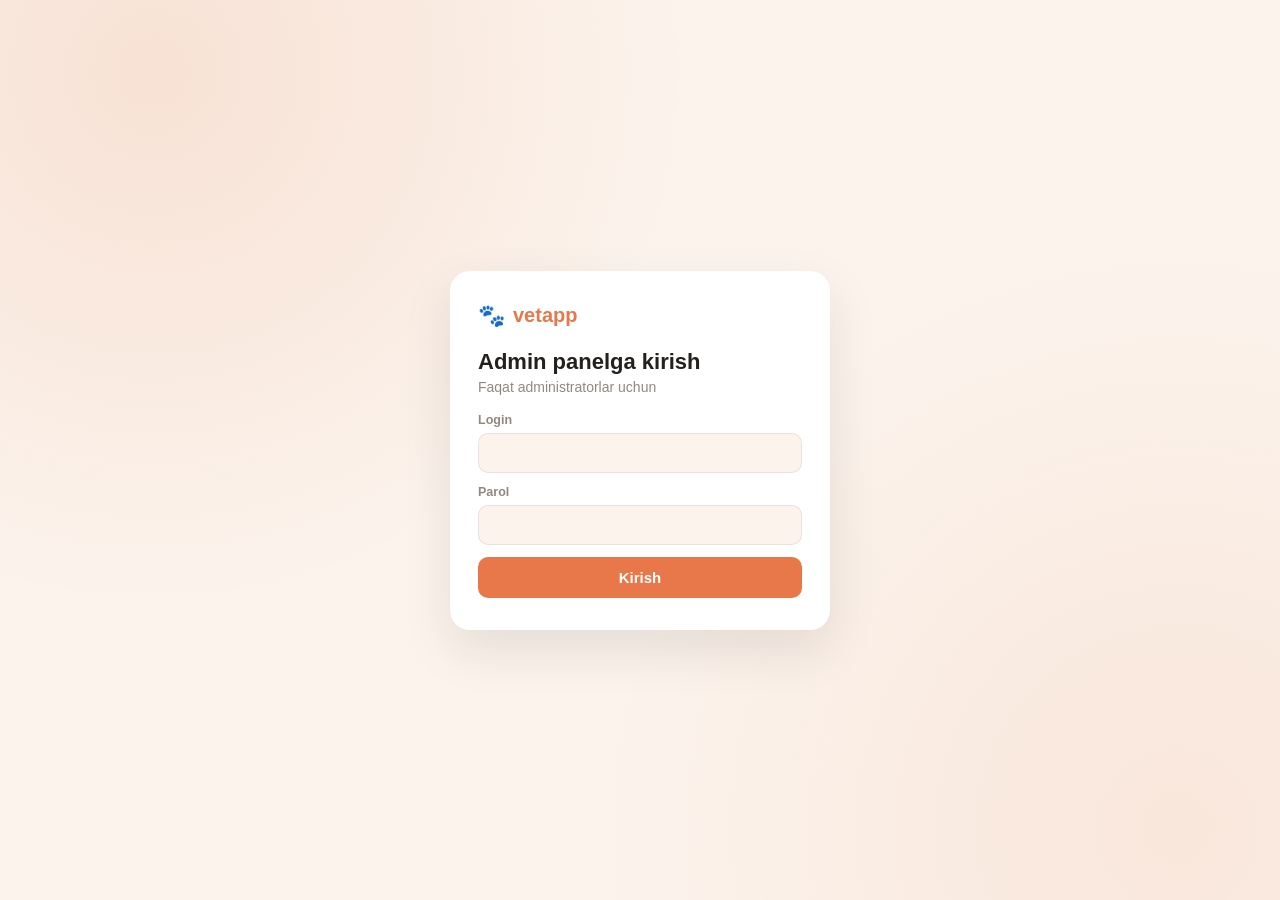
==== frontend/admin/index.html @ 943a13c7 "Split into backend/frontend projects and add pilot-readiness features Restructure the monorepo into " ====
<!DOCTYPE html>
<html lang="uz">
<head>
  <meta charset="UTF-8" />
  <meta name="viewport" content="width=device-width, initial-scale=1.0" />
  <title>Vet-App Admin</title>
  <link rel="stylesheet" href="style.css" />
</head>
<body>

  <!-- ================= LOGIN ================= -->
  <div id="login-screen" class="login-screen" hidden>
    <form id="login-form" class="login-card" autocomplete="on">
      <div class="brand"><span class="brand-mark">🐾</span><span class="brand-name">vetapp</span></div>
      <h1>Admin panelga kirish</h1>
      <p class="muted">Faqat administratorlar uchun</p>
      <label>Login
        <input type="text" id="login-username" autocomplete="username" required autofocus />
      </label>
      <label>Parol
        <input type="password" id="login-password" autocomplete="current-password" required />
      </label>
      <p id="login-error" class="form-error" hidden></p>
      <button type="submit" class="btn-primary" id="login-btn">Kirish</button>
    </form>
  </div>

  <!-- ================= APP SHELL ================= -->
  <div id="shell" class="shell" hidden>
    <aside class="sidebar">
      <div class="brand"><span class="brand-mark">🐾</span><span class="brand-name">vetapp</span></div>
      <nav id="nav" class="nav"></nav>
      <button id="logout-btn" class="nav-item logout">
        <svg viewBox="0 0 24 24"><path d="M9 21H5a2 2 0 0 1-2-2V5a2 2 0 0 1 2-2h4"/><polyline points="16 17 21 12 16 7"/><line x1="21" y1="12" x2="9" y2="12"/></svg>
        <span>Chiqish</span>
      </button>
    </aside>

    <div class="main">
      <header class="topbar">
        <div class="search">
          <svg viewBox="0 0 24 24"><circle cx="11" cy="11" r="8"/><line x1="21" y1="21" x2="16.65" y2="16.65"/></svg>
          <input type="text" id="search-input" placeholder="Qidirish..." />
        </div>
        <div class="topbar-right">
          <button id="bell-btn" class="icon-btn" title="Ko'rib chiqilmagan shikoyatlar">
            <svg viewBox="0 0 24 24"><path d="M18 8A6 6 0 0 0 6 8c0 7-3 9-3 9h18s-3-2-3-9"/><path d="M13.73 21a2 2 0 0 1-3.46 0"/></svg>
            <span id="bell-count" class="dot" hidden>0</span>
          </button>
          <div class="me"><span id="me-avatar" class="avatar">A</span><span id="me-name">Admin</span></div>
        </div>
      </header>

      <main class="content">
        <div class="page-card">
          <div class="page-head">
            <h2 id="page-title">—</h2>
            <div id="tabs" class="tabs"></div>
          </div>
          <div id="view"></div>
        </div>
      </main>
    </div>
  </div>

  <div id="toast" class="toast" hidden></div>
  <script src="app.js"></script>
</body>
</html>
---- frontend/admin/style.css ----
:root {
  --bg: #fbf3ec;
  --card: #ffffff;
  --text: #23201d;
  --muted: #93887e;
  --border: rgba(35, 32, 29, 0.08);
  --primary: #e8774a;
  --primary-dark: #d5623a;
  --primary-soft: #fbe3d5;
  --green: #3fa06a;
  --green-soft: #ddf0e2;
  --amber: #c98a15;
  --amber-soft: #f8ecc9;
  --red: #d1483f;
  --red-soft: #fbe0dd;
  --blue: #2f6fbd;
  --blue-soft: #e2edfb;
  --gray-soft: #eeebe8;
  --radius-lg: 20px;
  --radius-md: 14px;
  --radius-sm: 10px;
  --sidebar-w: 220px;
}

* { box-sizing: border-box; }
html, body { margin: 0; min-height: 100%; }
body {
  font-family: -apple-system, "Segoe UI", Roboto, "Poppins", sans-serif;
  font-size: 14px; color: var(--text);
  background:
    radial-gradient(circle at 12% 8%, rgba(232,119,74,0.14), transparent 38%),
    radial-gradient(circle at 92% 92%, rgba(232,119,74,0.10), transparent 40%),
    var(--bg);
  background-attachment: fixed;
}
button, input, select { font-family: inherit; font-size: inherit; }
button { cursor: pointer; }
[hidden] { display: none !important; }
svg { width: 18px; height: 18px; fill: none; stroke: currentColor; stroke-width: 2; stroke-linecap: round; stroke-linejoin: round; flex: 0 0 auto; }
.muted { color: var(--muted); }

/* ---------- Brand ---------- */
.brand { display: flex; align-items: center; gap: 8px; font-weight: 800; font-size: 20px; color: var(--primary); }
.brand-mark { font-size: 22px; }

/* ---------- Login ---------- */
.login-screen { min-height: 100vh; display: flex; align-items: center; justify-content: center; padding: 20px; }
.login-card {
  width: 100%; max-width: 380px; background: var(--card); padding: 32px 28px;
  border-radius: var(--radius-lg); box-shadow: 0 20px 50px rgba(35,32,29,0.10);
}
.login-card h1 { margin: 20px 0 4px; font-size: 22px; }
.login-card .muted { margin: 0 0 18px; }
.login-card label { display: block; font-size: 12.5px; font-weight: 700; color: var(--muted); margin-bottom: 12px; }
.login-card input {
  display: block; width: 100%; margin-top: 6px; padding: 11px 12px; border: 1px solid var(--border);
  border-radius: var(--radius-sm); background: var(--bg); font-size: 14.5px; color: var(--text);
}
.login-card input:focus, .search input:focus { outline: 2px solid var(--primary-soft); border-color: var(--primary); }
.form-error { color: var(--red); background: var(--red-soft); padding: 9px 12px; border-radius: var(--radius-sm); font-size: 13px; margin: 0 0 12px; }
.btn-primary {
  width: 100%; padding: 12px; border: none; border-radius: var(--radius-sm);
  background: var(--primary); color: #fff; font-weight: 700; font-size: 15px;
}
.btn-primary:hover { background: var(--primary-dark); }
.btn-primary:disabled { opacity: .6; cursor: not-allowed; }

/* ---------- Shell ---------- */
.shell { display: flex; min-height: 100vh; }
.sidebar {
  width: var(--sidebar-w); flex: 0 0 var(--sidebar-w); padding: 22px 14px; display: flex; flex-direction: column; gap: 22px;
  position: sticky; top: 0; height: 100vh;
}
.sidebar .brand { padding: 0 10px; }
.nav { display: flex; flex-direction: column; gap: 4px; flex: 1; }
.nav-item {
  display: flex; align-items: center; gap: 12px; width: 100%; padding: 11px 12px; border: none; background: none;
  border-radius: var(--radius-sm); color: var(--muted); font-weight: 600; text-align: left; position: relative;
}
.nav-item:hover { background: rgba(255,255,255,0.7); color: var(--text); }
.nav-item.active { color: var(--primary); background: var(--card); box-shadow: 0 1px 3px rgba(35,32,29,0.06); }
.nav-item.active::before {
  content: ""; position: absolute; left: -14px; top: 8px; bottom: 8px; width: 4px; border-radius: 0 4px 4px 0; background: var(--primary);
}
.nav-item .badge-count { margin-left: auto; background: var(--red); color: #fff; font-size: 11px; padding: 1px 7px; border-radius: 10px; font-weight: 700; }
.logout { color: var(--red); }

.main { flex: 1; min-width: 0; padding: 18px 26px 30px 6px; }
.topbar { display: flex; align-items: center; justify-content: space-between; gap: 16px; margin-bottom: 18px; }
.search {
  display: flex; align-items: center; gap: 8px; width: 100%; max-width: 320px; padding: 0 12px;
  background: var(--card); border: 1px solid var(--border); border-radius: var(--radius-sm); color: var(--muted);
}
.search input { border: none; background: none; padding: 10px 0; width: 100%; color: var(--text); }
.search input:focus { outline: none; }
.topbar-right { display: flex; align-items: center; gap: 16px; }
.icon-btn {
  position: relative; width: 38px; height: 38px; border: none; border-radius: 50%; background: var(--card);
  display: flex; align-items: center; justify-content: center; color: var(--text); box-shadow: 0 1px 2px rgba(0,0,0,0.05);
}
.icon-btn .dot {
  position: absolute; top: -3px; right: -3px; min-width: 17px; height: 17px; padding: 0 4px; border-radius: 9px;
  background: var(--red); color: #fff; font-size: 10px; line-height: 17px; text-align: center; font-weight: 700;
}
.me { display: flex; align-items: center; gap: 9px; font-weight: 700; }
.avatar {
  width: 34px; height: 34px; border-radius: 50%; background: var(--primary); color: #fff; font-weight: 700;
  display: inline-flex; align-items: center; justify-content: center; overflow: hidden; flex: 0 0 auto;
}
.avatar img { width: 100%; height: 100%; object-fit: cover; }

/* ---------- Page card ---------- */
.page-card {
  background: rgba(255,255,255,0.78); backdrop-filter: blur(6px); border: 1px solid rgba(255,255,255,0.9);
  border-radius: var(--radius-lg); padding: 24px; box-shadow: 0 10px 35px rgba(35,32,29,0.06);
}
.page-head { display: flex; align-items: flex-end; justify-content: space-between; flex-wrap: wrap; gap: 12px; margin-bottom: 18px; }
.page-head h2 { margin: 0; font-size: 22px; }
.tabs { display: flex; gap: 20px; flex-wrap: wrap; }
.tab { border: none; background: none; padding: 6px 0; color: var(--muted); font-weight: 600; border-bottom: 2px solid transparent; }
.tab:hover { color: var(--text); }
.tab.active { color: var(--primary); border-bottom-color: var(--primary); }

/* ---------- Table ---------- */
.table-wrap { overflow-x: auto; }
table { width: 100%; border-collapse: separate; border-spacing: 0 8px; min-width: 720px; }
th { text-align: left; font-size: 12.5px; color: var(--text); font-weight: 700; padding: 4px 14px; white-space: nowrap; }
td { background: var(--card); padding: 12px 14px; vertical-align: middle; border-top: 1px solid var(--border); border-bottom: 1px solid var(--border); }
td:first-child { border-left: 1px solid var(--border); border-radius: var(--radius-sm) 0 0 var(--radius-sm); }
td:last-child { border-right: 1px solid var(--border); border-radius: 0 var(--radius-sm) var(--radius-sm) 0; }
tr.row:hover td { background: #fffaf6; }
.cell-user { display: flex; align-items: center; gap: 10px; min-width: 0; }
.cell-user .name { font-weight: 700; }
.cell-user .sub { color: var(--muted); font-size: 12px; }
.clip { max-width: 260px; overflow: hidden; text-overflow: ellipsis; white-space: nowrap; }
.stars { color: var(--amber); letter-spacing: 1px; white-space: nowrap; }

.badge { display: inline-flex; align-items: center; gap: 6px; font-size: 12px; font-weight: 700; padding: 3px 10px; border-radius: 12px; white-space: nowrap; }
.badge::before { content: ""; width: 6px; height: 6px; border-radius: 50%; background: currentColor; }
.b-green { background: var(--green-soft); color: var(--green); }
.b-amber { background: var(--amber-soft); color: var(--amber); }
.b-red { background: var(--red-soft); color: var(--red); }
.b-blue { background: var(--blue-soft); color: var(--blue); }
.b-gray { background: var(--gray-soft); color: var(--muted); }
.badges { display: flex; gap: 6px; flex-wrap: wrap; }

/* ---------- Row action menu ---------- */
.menu { position: relative; display: inline-block; }
.menu-btn { border: none; background: none; width: 30px; height: 30px; border-radius: 50%; color: var(--muted); font-size: 18px; line-height: 1; }
.menu-btn:hover { background: var(--bg); color: var(--text); }
.menu-list {
  position: absolute; right: 0; top: 32px; z-index: 20; min-width: 190px; background: var(--card); border: 1px solid var(--border);
  border-radius: var(--radius-sm); box-shadow: 0 12px 30px rgba(35,32,29,0.16); padding: 6px;
}
.menu-list button { display: block; width: 100%; text-align: left; border: none; background: none; padding: 9px 10px; border-radius: 8px; font-weight: 600; }
.menu-list button:hover { background: var(--bg); }
.menu-list button.danger { color: var(--red); }

/* ---------- Pager & empty ---------- */
.pager { display: flex; align-items: center; justify-content: space-between; margin-top: 12px; color: var(--muted); font-size: 13px; }
.pager button { border: 1px solid var(--border); background: var(--card); padding: 7px 14px; border-radius: var(--radius-sm); font-weight: 600; }
.pager button:disabled { opacity: .45; cursor: not-allowed; }
.empty, .loading { text-align: center; color: var(--muted); padding: 50px 10px; }

/* ---------- Dashboard ---------- */
.stat-grid { display: grid; grid-template-columns: repeat(auto-fill, minmax(190px, 1fr)); gap: 14px; }
.stat-card {
  text-align: left; border: 1px solid var(--border); background: var(--card); border-radius: var(--radius-md); padding: 16px;
  display: flex; flex-direction: column; gap: 6px; transition: transform .12s, box-shadow .12s;
}
.stat-card.link:hover { transform: translateY(-2px); box-shadow: 0 10px 24px rgba(35,32,29,0.09); }
.stat-card .ic { width: 38px; height: 38px; border-radius: 11px; display: flex; align-items: center; justify-content: center; margin-bottom: 4px; }
.stat-card .v { font-size: 28px; font-weight: 800; line-height: 1.1; }
.stat-card .l { color: var(--muted); font-size: 12.5px; font-weight: 600; }
.stat-card.alert { border-color: rgba(209,72,63,0.35); background: #fffafa; }

/* ---------- Toast ---------- */
.toast {
  position: fixed; bottom: 24px; left: 50%; transform: translateX(-50%); background: var(--text); color: #fff;
  padding: 11px 20px; border-radius: 24px; font-weight: 600; z-index: 100; box-shadow: 0 10px 30px rgba(0,0,0,0.25);
}
.toast.error { background: var(--red); }

/* ---------- Responsive ---------- */
@media (max-width: 900px) {
  .shell { flex-direction: column; }
  .sidebar { width: 100%; flex-basis: auto; height: auto; position: static; flex-direction: row; align-items: center; padding: 12px; gap: 10px; overflow-x: auto; }
  .nav { flex-direction: row; flex: 1; }
  .nav-item { width: auto; white-space: nowrap; padding: 9px 12px; }
  .nav-item.active::before { display: none; }
  .nav-item span { display: none; }
  .nav-item.active span { display: inline; }
  .logout span { display: none; }
  .main { padding: 8px 12px 24px; }
  .page-card { padding: 16px; }
  .me #me-name { display: none; }
}
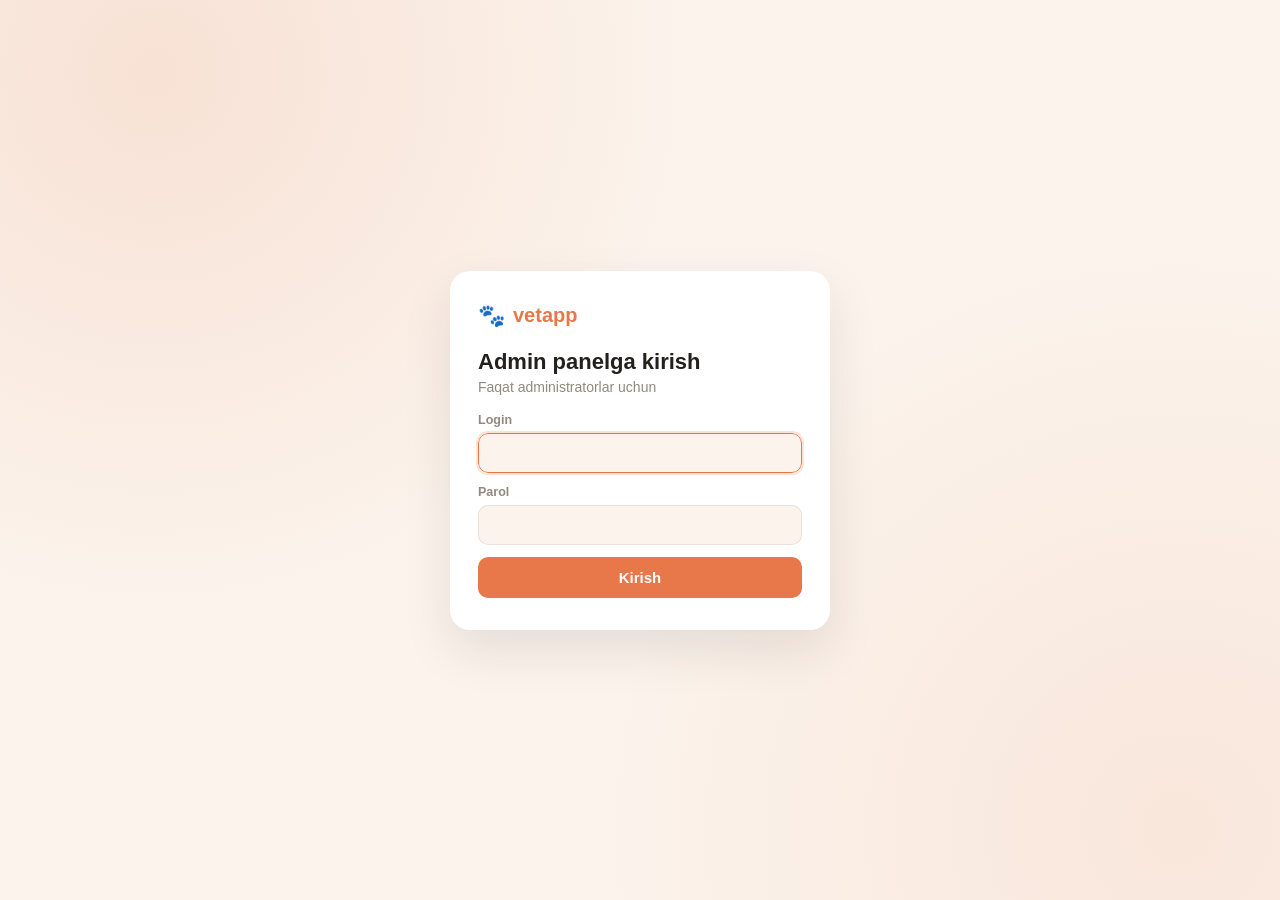
==== commit bd2cdf5b: "Add vet clinics, client location sharing and XSS hardening Clinics (phase 1): admin-managed Clinic m" ====
--- a/frontend/admin/index.html
+++ b/frontend/admin/index.html
@@ -4,7 +4,9 @@
   <meta charset="UTF-8" />
   <meta name="viewport" content="width=device-width, initial-scale=1.0" />
   <title>Vet-App Admin</title>
-  <link rel="stylesheet" href="style.css" />
+  <link rel="stylesheet" href="style.css?v=20260929a" />
+  <script src="https://api-maps.yandex.ru/2.1/?apikey=6f3fca54-4fcb-4f0c-8e44-e4f4d835fd88&lang=uz_UZ"></script>
+  <script src="regions.js?v=20260929a"></script>
 </head>
 <body>
 
@@ -54,7 +56,7 @@
       <main class="content">
         <div class="page-card">
           <div class="page-head">
-            <h2 id="page-title">—</h2>
+            <div class="page-title-row"><h2 id="page-title">—</h2><div id="page-actions"></div></div>
             <div id="tabs" class="tabs"></div>
           </div>
           <div id="view"></div>
@@ -63,7 +65,8 @@
     </div>
   </div>
 
+  <div id="modal" class="modal" hidden><div id="modal-card" class="modal-card"></div></div>
   <div id="toast" class="toast" hidden></div>
-  <script src="app.js"></script>
+  <script src="app.js?v=20260929a"></script>
 </body>
 </html>
--- a/frontend/admin/style.css
+++ b/frontend/admin/style.css
@@ -195,3 +195,28 @@
   .page-card { padding: 16px; }
   .me #me-name { display: none; }
 }
+
+/* ---------- Sahifa tugmalari, modal va formalar ---------- */
+.page-title-row { display: flex; align-items: center; gap: 14px; flex-wrap: wrap; }
+.btn-sm { width: auto; padding: 9px 16px; font-size: 13.5px; margin: 0; }
+.btn-ghost { border: 1px solid var(--border); background: var(--card); padding: 9px 16px; border-radius: var(--radius-sm); font-weight: 600; cursor: pointer; }
+.modal { position: fixed; inset: 0; z-index: 100; background: rgba(20, 15, 10, 0.45); display: flex; align-items: flex-start; justify-content: center; padding: 40px 16px; overflow-y: auto; }
+.modal[hidden] { display: none; }
+.modal-card { background: var(--card); border-radius: var(--radius-md); padding: 20px 22px; width: 100%; max-width: 720px; box-shadow: 0 20px 60px rgba(0,0,0,0.2); }
+.modal-head { display: flex; align-items: center; justify-content: space-between; margin-bottom: 14px; }
+.modal-head h3 { margin: 0; font-size: 18px; }
+.form-grid { display: grid; grid-template-columns: 1fr 1fr; gap: 12px 14px; }
+.form-grid .span2 { grid-column: 1 / -1; }
+.form-grid label, .form-grid-label { display: block; font-size: 12.5px; font-weight: 700; color: var(--muted); }
+.form-grid input:not([type=checkbox]), .form-grid select, .form-grid textarea, .form-grid-label select {
+  display: block; width: 100%; margin-top: 6px; padding: 10px 12px; border: 1px solid var(--border);
+  border-radius: var(--radius-sm); background: var(--bg); color: var(--text); font: inherit; font-size: 14px; font-weight: 400;
+}
+.form-grid textarea { resize: vertical; }
+.form-grid label.check { display: flex; align-items: center; gap: 8px; color: var(--text); font-weight: 600; }
+.field-label { font-size: 12.5px; font-weight: 700; color: var(--muted); margin-bottom: 6px; }
+.cf-map { height: 280px; border-radius: var(--radius-sm); overflow: hidden; border: 1px solid var(--border); }
+.chip-row { display: flex; flex-wrap: wrap; gap: 8px; }
+.chip-check { display: inline-flex !important; align-items: center; gap: 6px; padding: 6px 10px; border: 1px solid var(--border); border-radius: 20px; color: var(--text) !important; font-weight: 600 !important; cursor: pointer; }
+.form-actions { display: flex; justify-content: flex-end; gap: 10px; margin-top: 6px; }
+@media (max-width: 640px) { .form-grid { grid-template-columns: 1fr; } }
